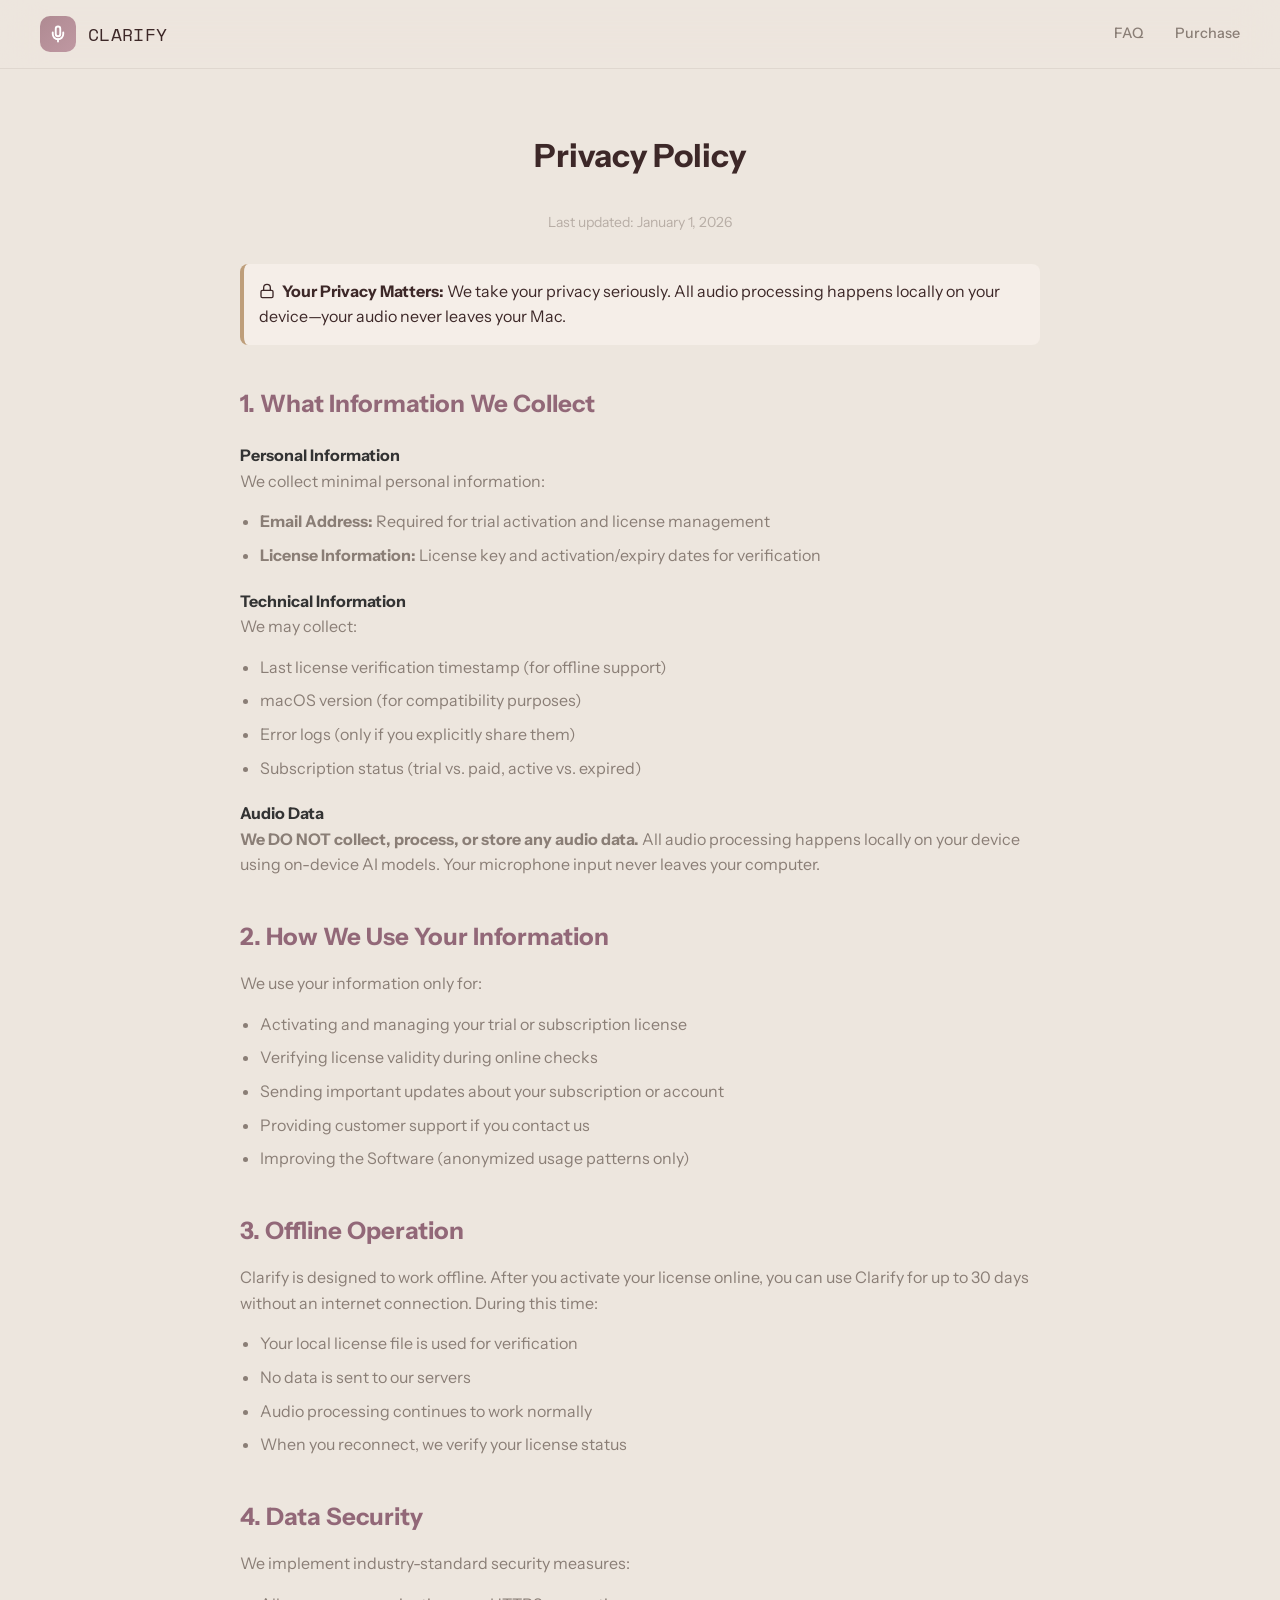
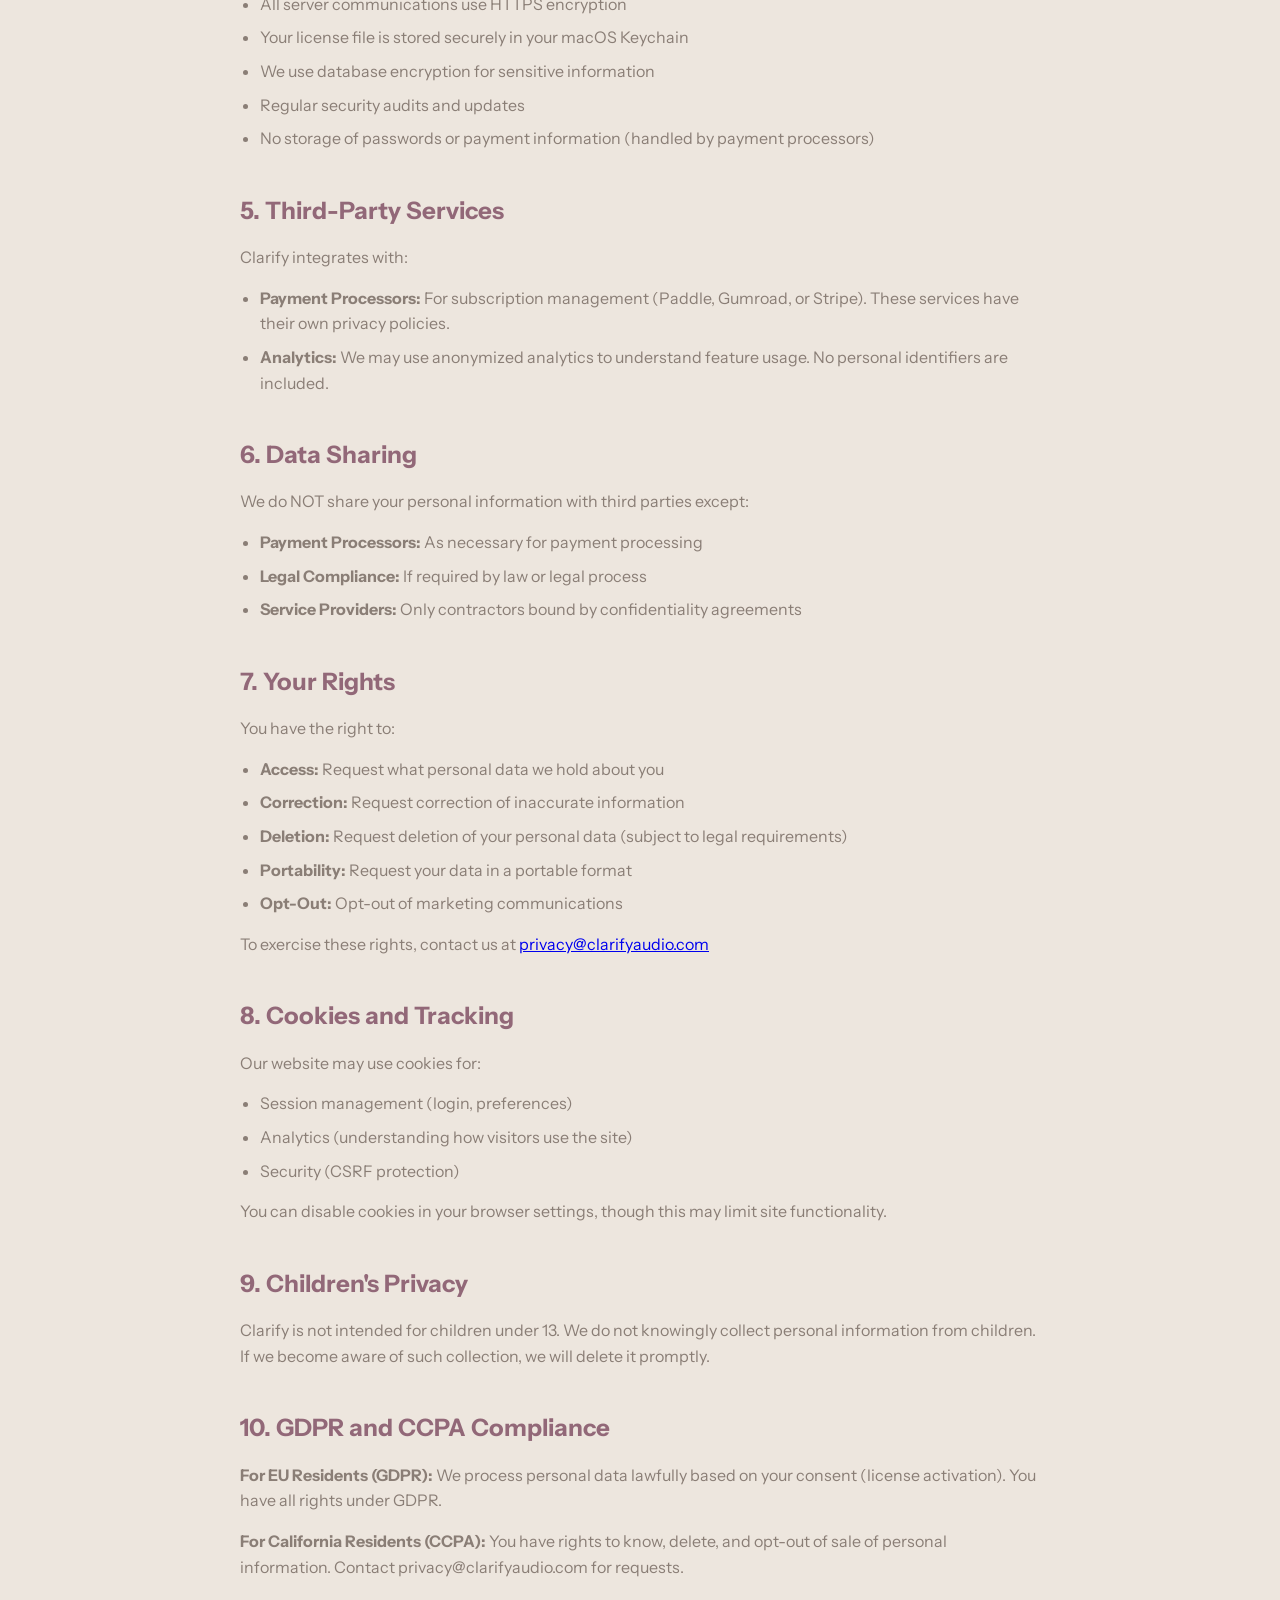
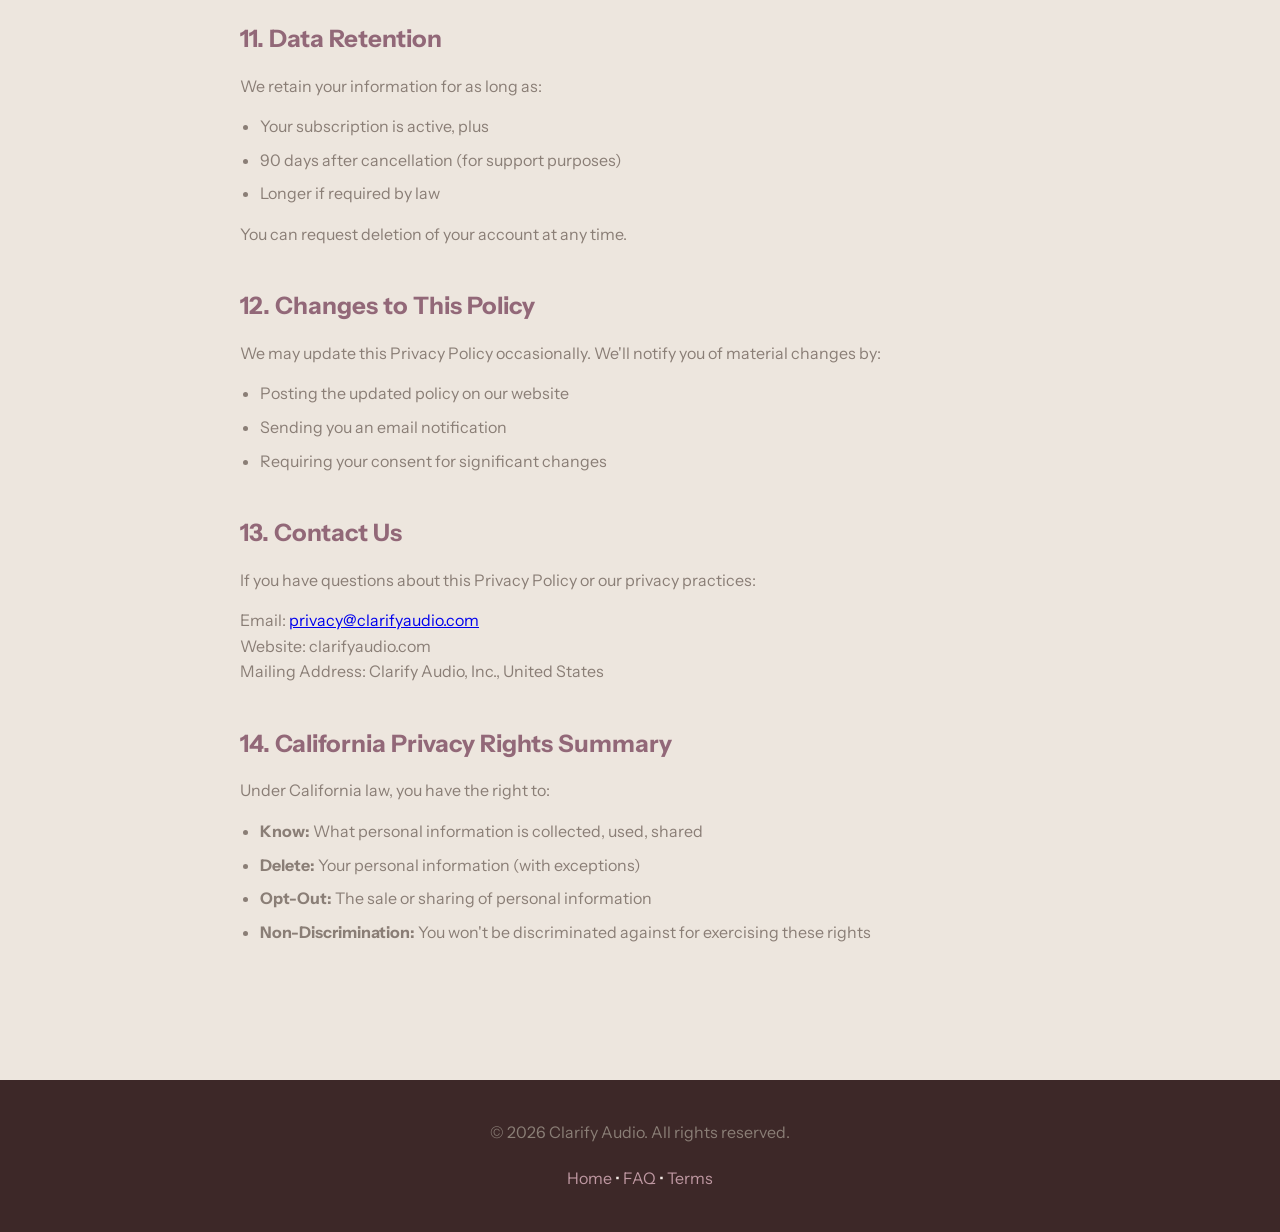
==== privacy.html @ 4bf34802 "Rework site into ClarifyAudio static frontend Replace the Northbeam consultancy site with ClarifyAud" ====
<!DOCTYPE html>
<html lang="en">
<head>
    <meta charset="UTF-8">
    <meta name="viewport" content="width=device-width, initial-scale=1.0">
    <link rel="icon" type="image/x-icon" href="/favicon.ico">
    <link rel="icon" type="image/png" href="/favicon.png">
    <link rel="apple-touch-icon" href="/apple-touch-icon.png">
    <title>Privacy Policy - Clarify</title>
    <link rel="preconnect" href="https://fonts.googleapis.com">
    <link rel="preconnect" href="https://fonts.gstatic.com" crossorigin>
    <link href="https://fonts.googleapis.com/css2?family=Instrument+Sans:wght@400;500;600;700&family=Space+Mono:wght@400;700&display=swap" rel="stylesheet">
    <style>
        * {
            margin: 0;
            padding: 0;
            box-sizing: border-box;
        }
        
        body {
            font-family: 'Instrument Sans', -apple-system, BlinkMacSystemFont, "Segoe UI", Roboto, sans-serif;
            line-height: 1.6;
            color: #3D2828;
            background: #EDE6DE;
        }
        
        nav {
            position: fixed;
            top: 0;
            left: 0;
            right: 0;
            z-index: 1000;
            padding: 1rem 2rem;
            background: rgba(237, 230, 222, 0.85);
            backdrop-filter: blur(20px) saturate(180%);
            border-bottom: 1px solid rgba(61, 40, 40, 0.08);
        }

        .nav-container {
            max-width: 1200px;
            margin: 0 auto;
            display: flex;
            justify-content: space-between;
            align-items: center;
        }

        .logo {
            font-family: 'Space Mono', monospace;
            font-size: 1.1rem;
            font-weight: 400;
            color: #3D2828;
            text-decoration: none;
            display: flex;
            align-items: center;
            gap: 0.75rem;
            letter-spacing: 0.02em;
        }

        .logo-mark {
            width: 36px;
            height: 36px;
            background: linear-gradient(135deg, #AF8A92, #BF98A2);
            border-radius: 10px;
            display: flex;
            align-items: center;
            justify-content: center;
        }

        .nav-links {
            display: flex;
            gap: 2rem;
            align-items: center;
        }

        .nav-links a {
            color: #8A7E76;
            text-decoration: none;
            font-size: 0.9rem;
            font-weight: 500;
            transition: color 0.2s;
        }

        .nav-links a:hover {
            color: #3D2828;
        }
        
        main {
            margin-top: 70px;
            min-height: 80vh;
            padding: 60px 20px;
        }
        
        .container {
            max-width: 800px;
            margin: 0 auto;
        }
        
        h1 {
            text-align: center;
            margin-bottom: 30px;
            color: #3D2828;
        }

        h2 {
            color: #926878;
            margin-top: 40px;
            margin-bottom: 15px;
        }
        
        p {
            margin-bottom: 15px;
            color: #8A7E76;
        }
        
        ul, ol {
            margin-left: 20px;
            margin-bottom: 15px;
        }
        
        li {
            margin-bottom: 8px;
            color: #8A7E76;
        }
        
        .last-updated {
            text-align: center;
            color: #B8AEA6;
            margin-bottom: 30px;
            font-size: 14px;
        }
        
        .highlight {
            background: #F5EEE8;
            padding: 15px;
            border-radius: 8px;
            margin: 20px 0;
            border-left: 4px solid #BE9E7A;
        }
        
        footer {
            background: #3D2828;
            color: #F5EEE8;
            padding: 40px 20px;
            text-align: center;
            margin-top: 60px;
        }
        
        footer a {
            color: #BF98A2;
            text-decoration: none;
        }
    </style>
</head>
<body>
    <nav>
        <div class="nav-container">
            <a href="/" class="logo">
                <div class="logo-mark">
                    <svg width="18" height="18" viewBox="0 0 24 24" fill="none" stroke="white" stroke-width="2.5" stroke-linecap="round" stroke-linejoin="round">
                        <path d="M12 2a3 3 0 0 0-3 3v7a3 3 0 0 0 6 0V5a3 3 0 0 0-3-3z"/>
                        <path d="M19 10v2a7 7 0 0 1-14 0v-2"/>
                        <line x1="12" y1="19" x2="12" y2="22"/>
                    </svg>
                </div>
                CLARIFY
            </a>
            <div class="nav-links">
                <a href="/#faq">FAQ</a>
                <a href="https://app.clarifyaudio.com/purchase.html">Purchase</a>
            </div>
        </div>
    </nav>

    <main>
        <div class="container">
            <h1>Privacy Policy</h1>
            <div class="last-updated">Last updated: January 1, 2026</div>

            <div class="highlight">
                <strong><svg width="16" height="16" viewBox="0 0 24 24" fill="none" stroke="currentColor" stroke-width="2" stroke-linecap="round" stroke-linejoin="round" style="vertical-align: -2px; margin-right: 4px;"><rect x="3" y="11" width="18" height="11" rx="2" ry="2"/><path d="M7 11V7a5 5 0 0 1 10 0v4"/></svg> Your Privacy Matters:</strong> We take your privacy seriously. All audio processing happens locally on your device—your audio never leaves your Mac.
            </div>

            <h2>1. What Information We Collect</h2>
            
            <h3 style="color: #333; font-size: 16px; margin-top: 20px;">Personal Information</h3>
            <p>We collect minimal personal information:</p>
            <ul>
                <li><strong>Email Address:</strong> Required for trial activation and license management</li>
                <li><strong>License Information:</strong> License key and activation/expiry dates for verification</li>
            </ul>

            <h3 style="color: #333; font-size: 16px; margin-top: 20px;">Technical Information</h3>
            <p>We may collect:</p>
            <ul>
                <li>Last license verification timestamp (for offline support)</li>
                <li>macOS version (for compatibility purposes)</li>
                <li>Error logs (only if you explicitly share them)</li>
                <li>Subscription status (trial vs. paid, active vs. expired)</li>
            </ul>

            <h3 style="color: #333; font-size: 16px; margin-top: 20px;">Audio Data</h3>
            <p><strong>We DO NOT collect, process, or store any audio data.</strong> All audio processing happens locally on your device using on-device AI models. Your microphone input never leaves your computer.</p>

            <h2>2. How We Use Your Information</h2>
            <p>We use your information only for:</p>
            <ul>
                <li>Activating and managing your trial or subscription license</li>
                <li>Verifying license validity during online checks</li>
                <li>Sending important updates about your subscription or account</li>
                <li>Providing customer support if you contact us</li>
                <li>Improving the Software (anonymized usage patterns only)</li>
            </ul>

            <h2>3. Offline Operation</h2>
            <p>Clarify is designed to work offline. After you activate your license online, you can use Clarify for up to 30 days without an internet connection. During this time:</p>
            <ul>
                <li>Your local license file is used for verification</li>
                <li>No data is sent to our servers</li>
                <li>Audio processing continues to work normally</li>
                <li>When you reconnect, we verify your license status</li>
            </ul>

            <h2>4. Data Security</h2>
            <p>We implement industry-standard security measures:</p>
            <ul>
                <li>All server communications use HTTPS encryption</li>
                <li>Your license file is stored securely in your macOS Keychain</li>
                <li>We use database encryption for sensitive information</li>
                <li>Regular security audits and updates</li>
                <li>No storage of passwords or payment information (handled by payment processors)</li>
            </ul>

            <h2>5. Third-Party Services</h2>
            <p>Clarify integrates with:</p>
            <ul>
                <li><strong>Payment Processors:</strong> For subscription management (Paddle, Gumroad, or Stripe). These services have their own privacy policies.</li>
                <li><strong>Analytics:</strong> We may use anonymized analytics to understand feature usage. No personal identifiers are included.</li>
            </ul>

            <h2>6. Data Sharing</h2>
            <p>We do NOT share your personal information with third parties except:</p>
            <ul>
                <li><strong>Payment Processors:</strong> As necessary for payment processing</li>
                <li><strong>Legal Compliance:</strong> If required by law or legal process</li>
                <li><strong>Service Providers:</strong> Only contractors bound by confidentiality agreements</li>
            </ul>

            <h2>7. Your Rights</h2>
            <p>You have the right to:</p>
            <ul>
                <li><strong>Access:</strong> Request what personal data we hold about you</li>
                <li><strong>Correction:</strong> Request correction of inaccurate information</li>
                <li><strong>Deletion:</strong> Request deletion of your personal data (subject to legal requirements)</li>
                <li><strong>Portability:</strong> Request your data in a portable format</li>
                <li><strong>Opt-Out:</strong> Opt-out of marketing communications</li>
            </ul>
            <p>To exercise these rights, contact us at <a href="mailto:privacy@clarifyaudio.com">privacy@clarifyaudio.com</a></p>

            <h2>8. Cookies and Tracking</h2>
            <p>Our website may use cookies for:</p>
            <ul>
                <li>Session management (login, preferences)</li>
                <li>Analytics (understanding how visitors use the site)</li>
                <li>Security (CSRF protection)</li>
            </ul>
            <p>You can disable cookies in your browser settings, though this may limit site functionality.</p>

            <h2>9. Children's Privacy</h2>
            <p>Clarify is not intended for children under 13. We do not knowingly collect personal information from children. If we become aware of such collection, we will delete it promptly.</p>

            <h2>10. GDPR and CCPA Compliance</h2>
            <p><strong>For EU Residents (GDPR):</strong> We process personal data lawfully based on your consent (license activation). You have all rights under GDPR.</p>
            <p><strong>For California Residents (CCPA):</strong> You have rights to know, delete, and opt-out of sale of personal information. Contact privacy@clarifyaudio.com for requests.</p>

            <h2>11. Data Retention</h2>
            <p>We retain your information for as long as:</p>
            <ul>
                <li>Your subscription is active, plus</li>
                <li>90 days after cancellation (for support purposes)</li>
                <li>Longer if required by law</li>
            </ul>
            <p>You can request deletion of your account at any time.</p>

            <h2>12. Changes to This Policy</h2>
            <p>We may update this Privacy Policy occasionally. We'll notify you of material changes by:</p>
            <ul>
                <li>Posting the updated policy on our website</li>
                <li>Sending you an email notification</li>
                <li>Requiring your consent for significant changes</li>
            </ul>

            <h2>13. Contact Us</h2>
            <p>If you have questions about this Privacy Policy or our privacy practices:</p>
            <p>
                Email: <a href="mailto:privacy@clarifyaudio.com">privacy@clarifyaudio.com</a><br>
                Website: clarifyaudio.com<br>
                Mailing Address: Clarify Audio, Inc., United States
            </p>

            <h2>14. California Privacy Rights Summary</h2>
            <p>Under California law, you have the right to:</p>
            <ul>
                <li><strong>Know:</strong> What personal information is collected, used, shared</li>
                <li><strong>Delete:</strong> Your personal information (with exceptions)</li>
                <li><strong>Opt-Out:</strong> The sale or sharing of personal information</li>
                <li><strong>Non-Discrimination:</strong> You won't be discriminated against for exercising these rights</li>
            </ul>
        </div>
    </main>

    <footer>
        <div class="container">
            <p>&copy; 2026 Clarify Audio. All rights reserved.</p>
            <div style="margin-top: 20px;">
                <a href="/">Home</a> •
                <a href="/#faq">FAQ</a> •
                <a href="/terms.html">Terms</a>
            </div>
        </div>
    </footer>
</body>
</html>
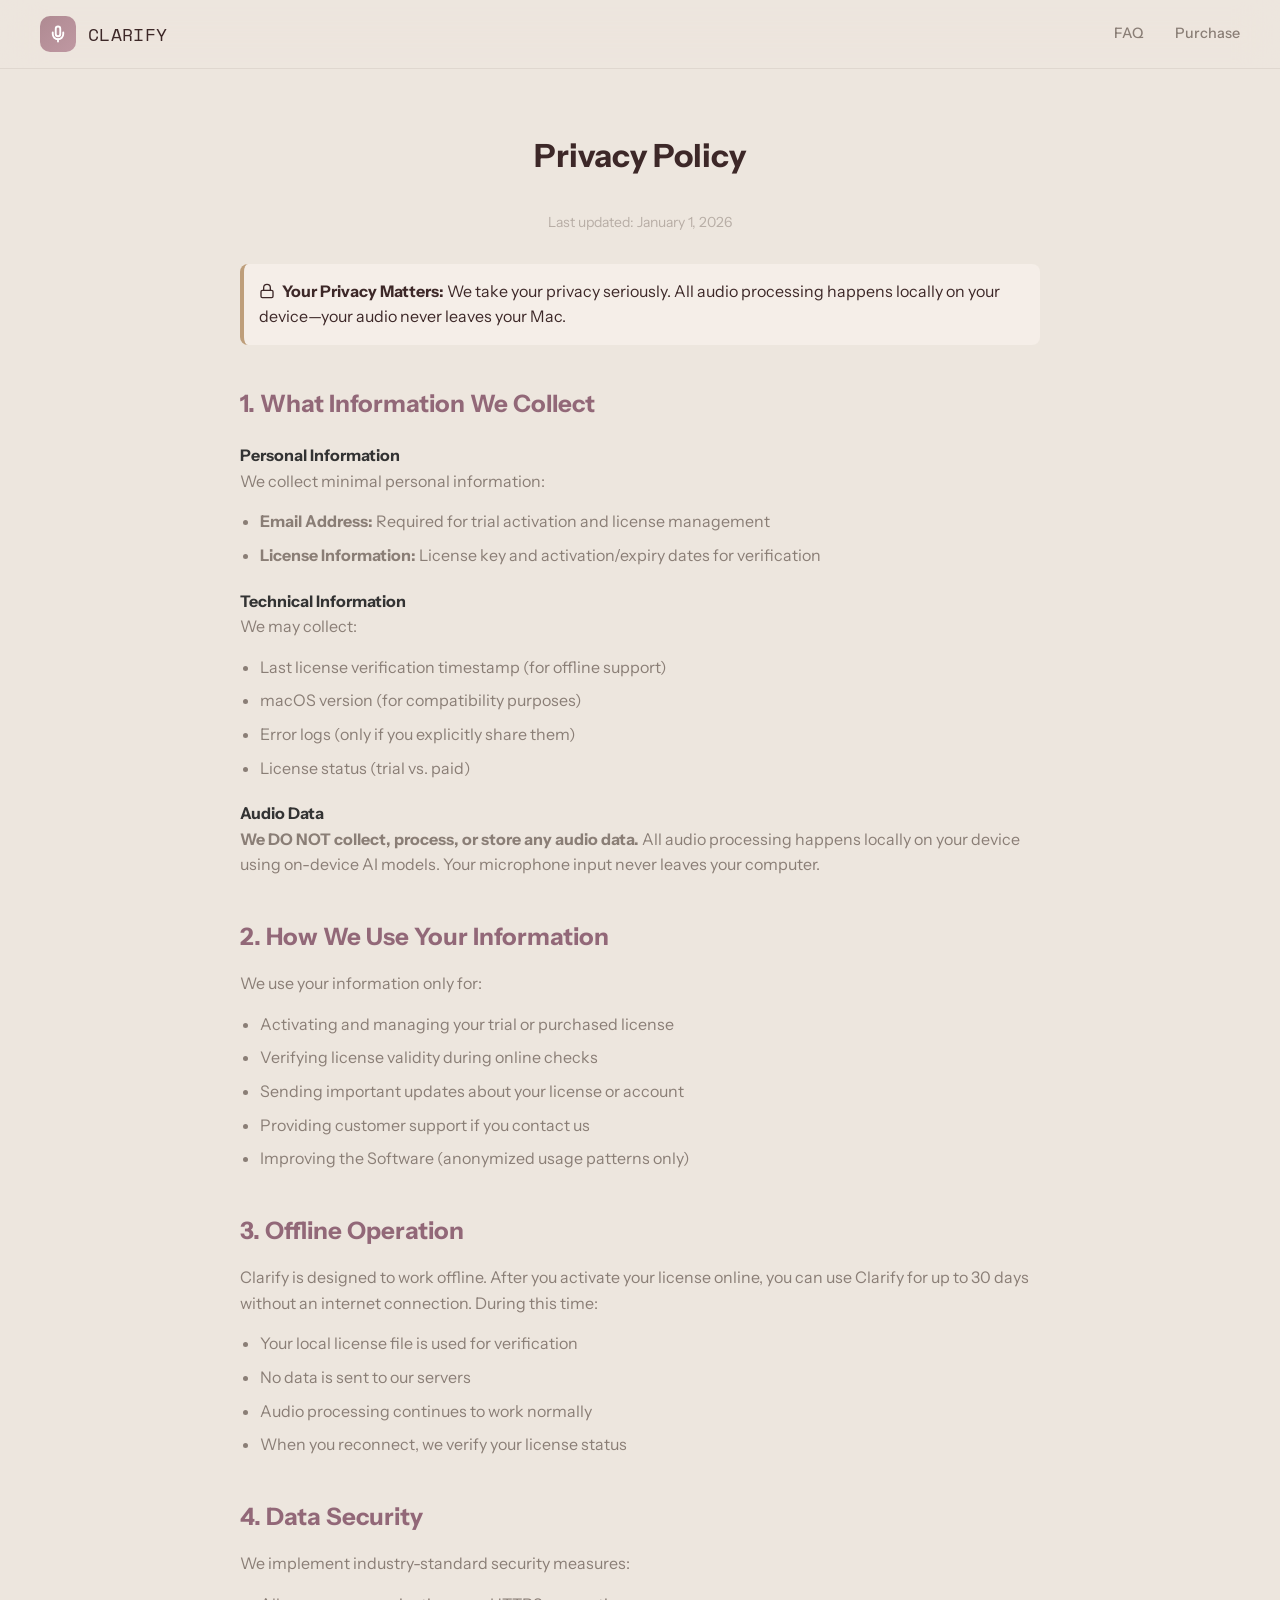
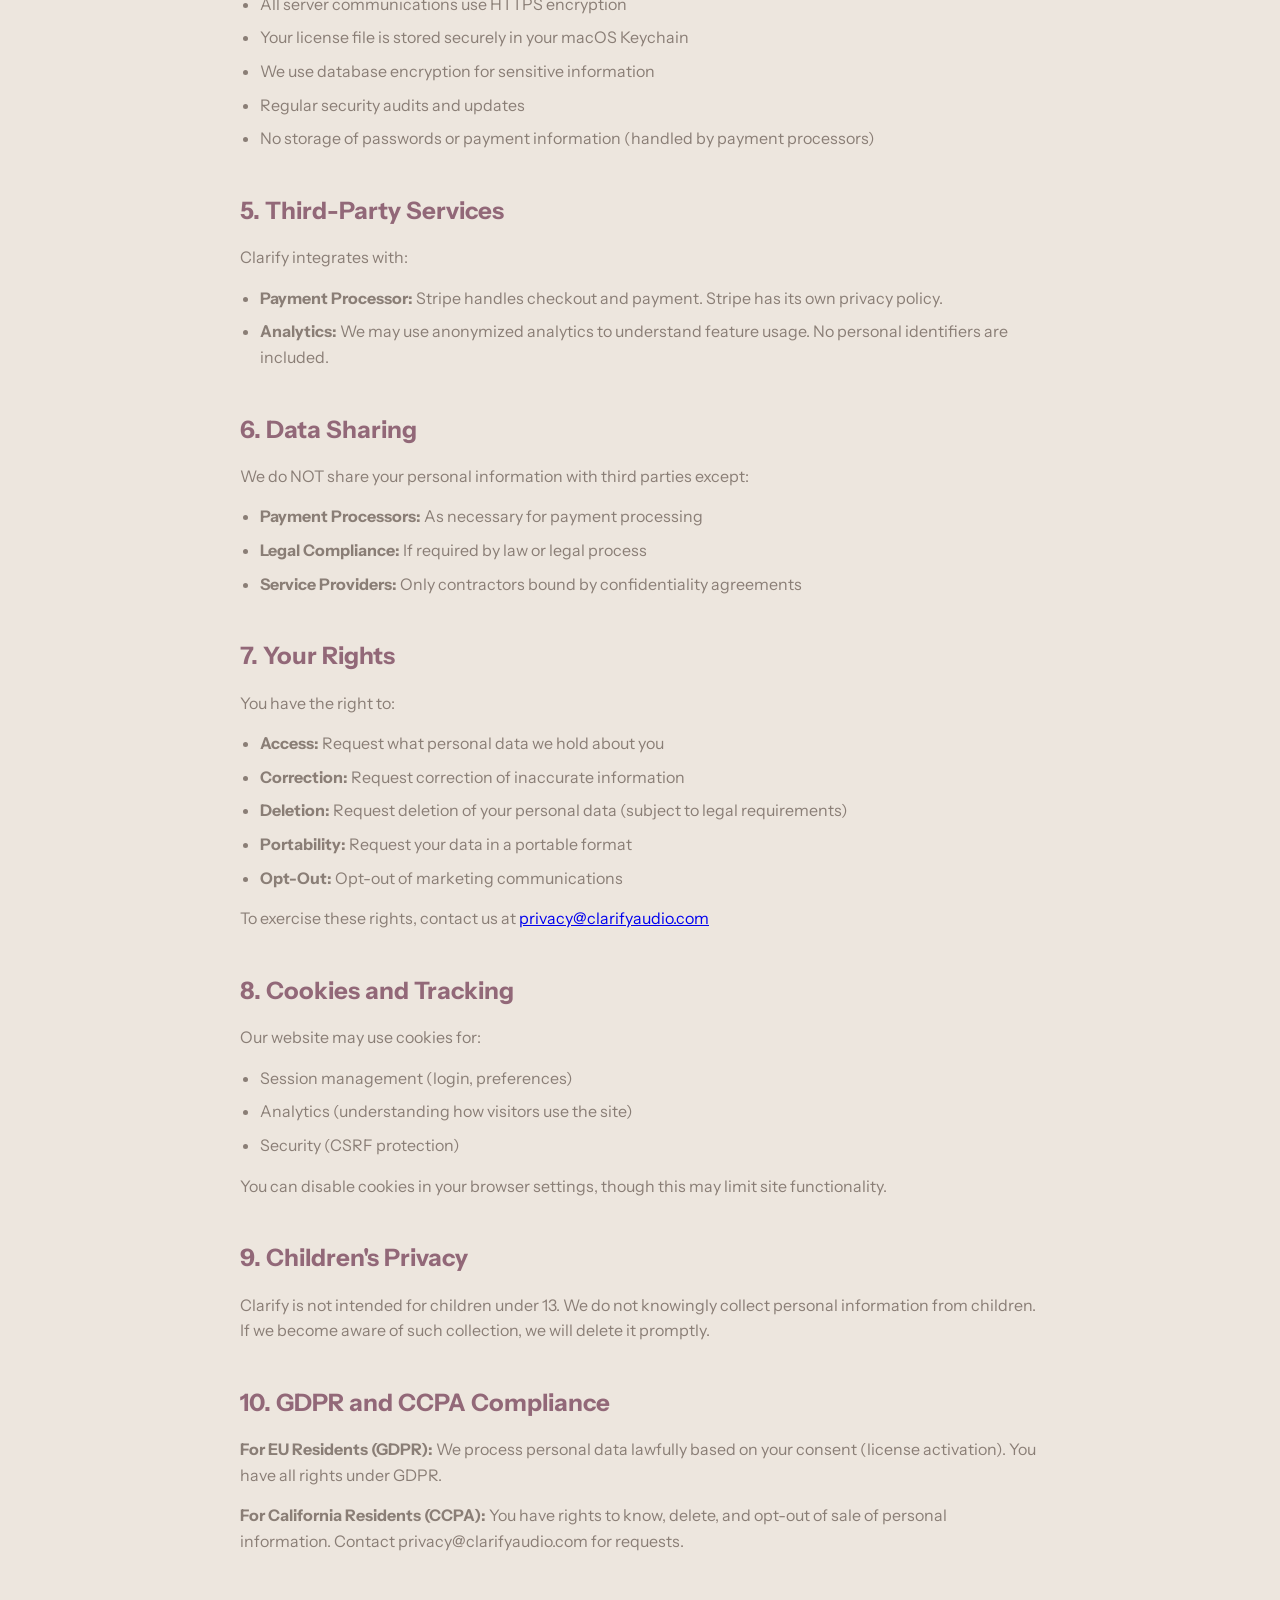
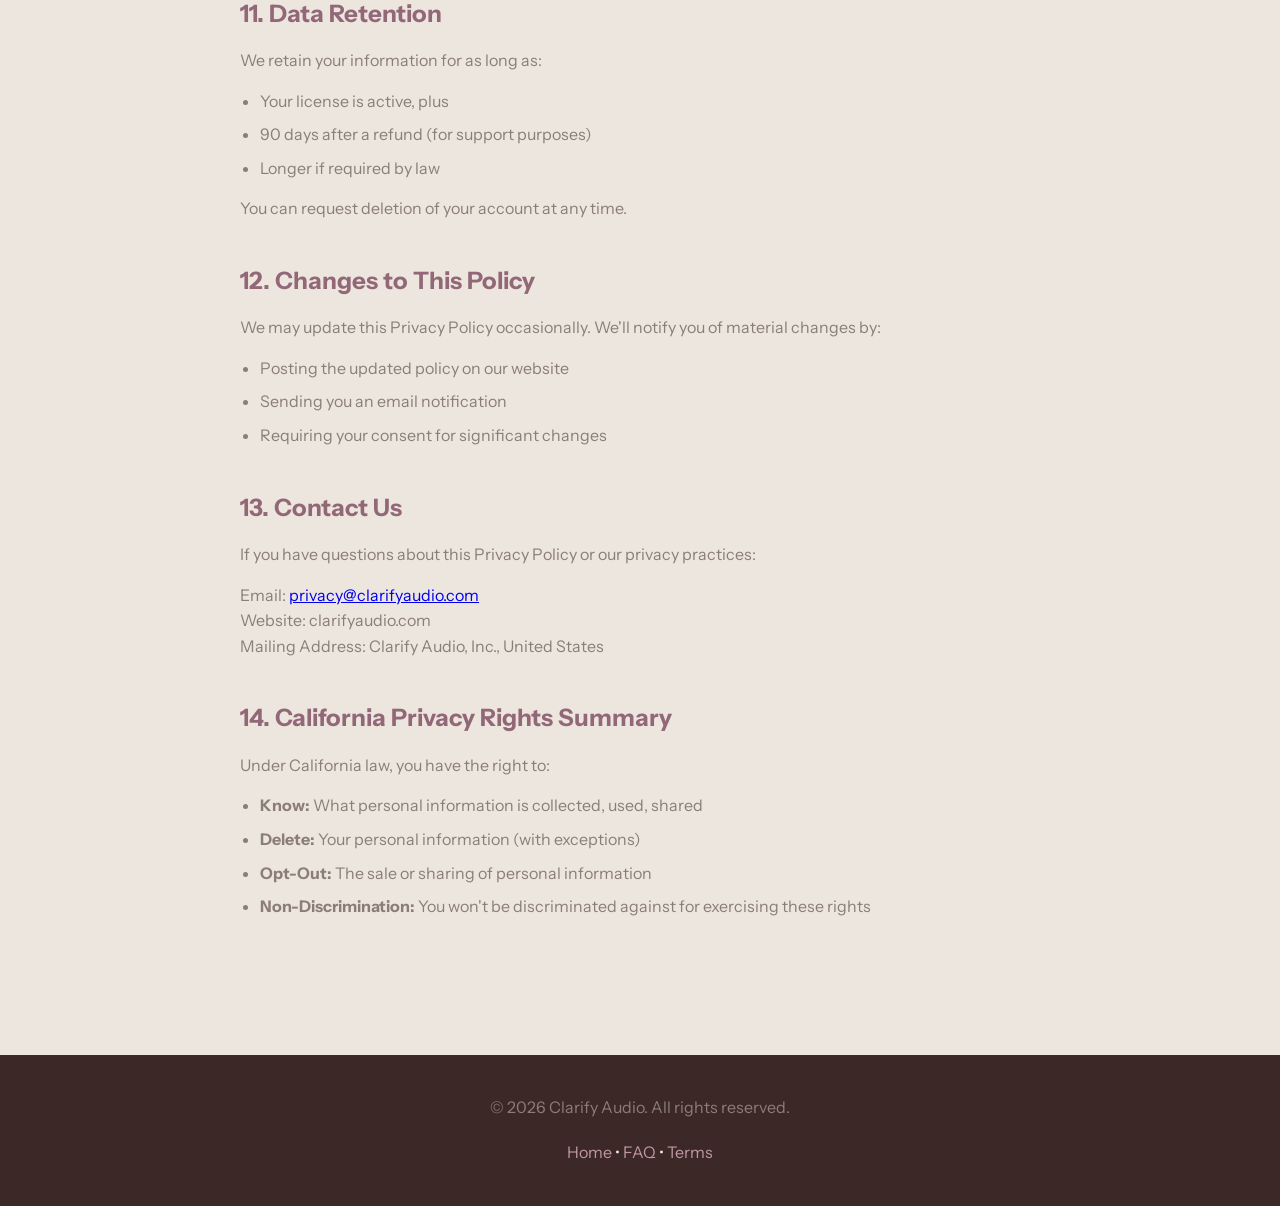
==== commit 838f567f: "Align privacy policy with one-time license (Stripe only, no subscription) Co-Authored-By: Claude Opu" ====
--- a/privacy.html
+++ b/privacy.html
@@ -195,7 +195,7 @@
                 <li>Last license verification timestamp (for offline support)</li>
                 <li>macOS version (for compatibility purposes)</li>
                 <li>Error logs (only if you explicitly share them)</li>
-                <li>Subscription status (trial vs. paid, active vs. expired)</li>
+                <li>License status (trial vs. paid)</li>
             </ul>
 
             <h3 style="color: #333; font-size: 16px; margin-top: 20px;">Audio Data</h3>
@@ -204,9 +204,9 @@
             <h2>2. How We Use Your Information</h2>
             <p>We use your information only for:</p>
             <ul>
-                <li>Activating and managing your trial or subscription license</li>
+                <li>Activating and managing your trial or purchased license</li>
                 <li>Verifying license validity during online checks</li>
-                <li>Sending important updates about your subscription or account</li>
+                <li>Sending important updates about your license or account</li>
                 <li>Providing customer support if you contact us</li>
                 <li>Improving the Software (anonymized usage patterns only)</li>
             </ul>
@@ -233,7 +233,7 @@
             <h2>5. Third-Party Services</h2>
             <p>Clarify integrates with:</p>
             <ul>
-                <li><strong>Payment Processors:</strong> For subscription management (Paddle, Gumroad, or Stripe). These services have their own privacy policies.</li>
+                <li><strong>Payment Processor:</strong> Stripe handles checkout and payment. Stripe has its own privacy policy.</li>
                 <li><strong>Analytics:</strong> We may use anonymized analytics to understand feature usage. No personal identifiers are included.</li>
             </ul>
 
@@ -275,8 +275,8 @@
             <h2>11. Data Retention</h2>
             <p>We retain your information for as long as:</p>
             <ul>
-                <li>Your subscription is active, plus</li>
-                <li>90 days after cancellation (for support purposes)</li>
+                <li>Your license is active, plus</li>
+                <li>90 days after a refund (for support purposes)</li>
                 <li>Longer if required by law</li>
             </ul>
             <p>You can request deletion of your account at any time.</p>
